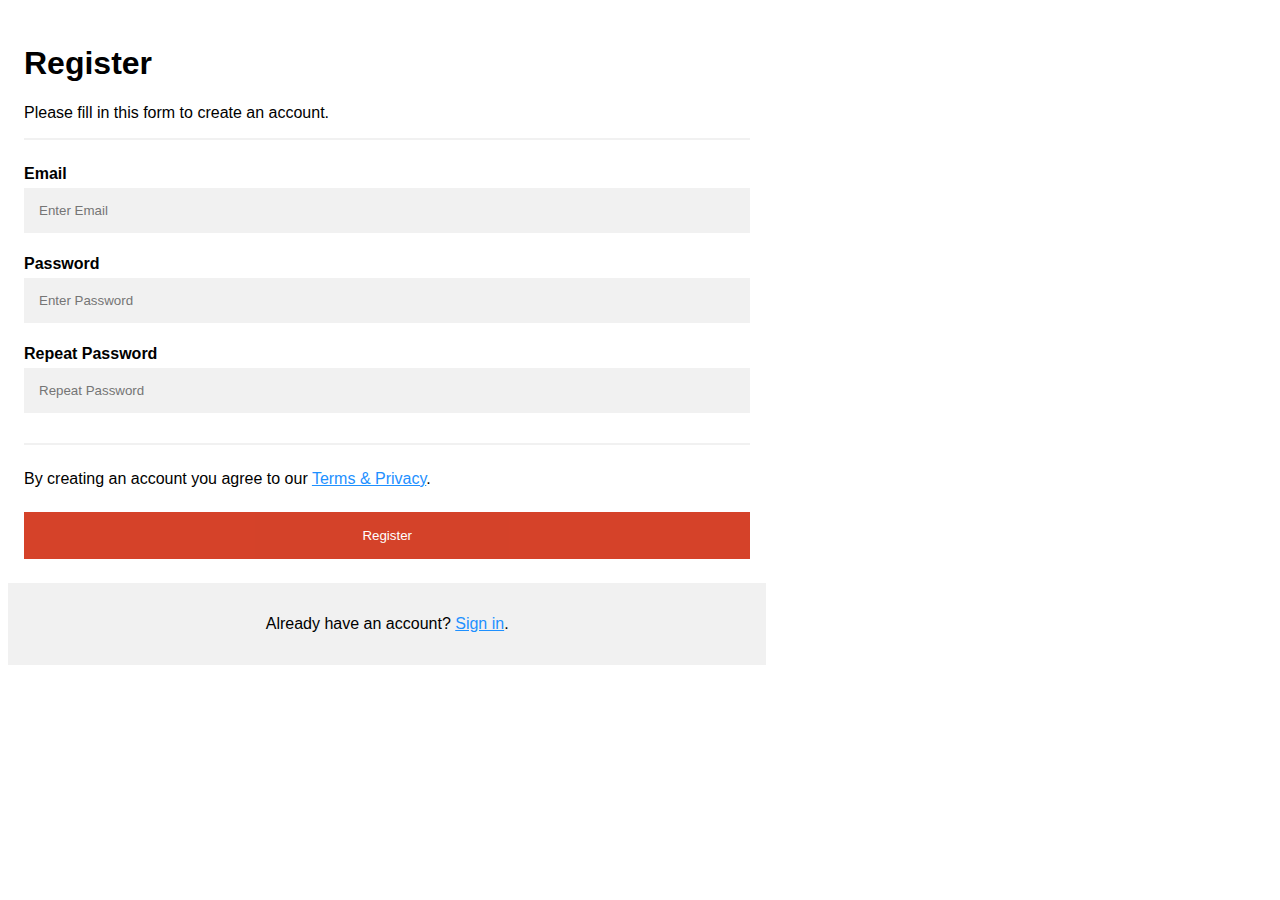
==== src/index.html @ 4011ee67 "added register page" ====
<!DOCTYPE html>
<html>
<head>
    <meta name="viewport" content="width=device-width, initial-scale=1">
    <style>
        body {
            font-family: Arial, Helvetica, sans-serif;
        }

        * {
            box-sizing: border-box;
        }

        .registerForm {
            width: 60%;
        }

        .container {
            padding: 16px;
            background-color: white;
        }

        input[type=text], input[type=password] {
            width: 100%;
            padding: 15px;
            margin: 5px 0 22px 0;
            display: inline-block;
            border: none;
            background: #f1f1f1;
        }

        input[type=text]:focus, input[type=password]:focus {
            background-color: #ddd;
            outline: none;
        }

        hr {
            border: 1px solid #f1f1f1;
            margin-bottom: 25px;
        }

        .registerbtn {
            background-color: #d02e12;
            color: white;
            padding: 16px 20px;
            margin: 8px 0;
            border: none;
            cursor: pointer;
            width: 100%;
            opacity: 0.9;
        }

        .registerbtn:hover {
            opacity: 1;
        }

        a {
            color: dodgerblue;
        }

        .signin {
            background-color: #f1f1f1;
            text-align: center;
        }
    </style>
</head>
<body>
<div class="registerForm">
    <form action="/action_page.php">
        <div class="container">
            <h1>Register</h1>
            <p>Please fill in this form to create an account.</p>
            <hr>

            <label for="email"><b>Email</b></label>
            <input type="text" placeholder="Enter Email" name="email" id="email" required>

            <label for="psw"><b>Password</b></label>
            <input type="password" placeholder="Enter Password" name="psw" id="psw" required>

            <label for="psw-repeat"><b>Repeat Password</b></label>
            <input type="password" placeholder="Repeat Password" name="psw-repeat" id="psw-repeat" required>
            <hr>
            <p>By creating an account you agree to our <a href="#">Terms & Privacy</a>.</p>

            <button type="submit" class="registerbtn">Register</button>
        </div>

        <div class="container signin">
            <p>Already have an account? <a href="#">Sign in</a>.</p>
        </div>
    </form>
</div>
</body>
</html>
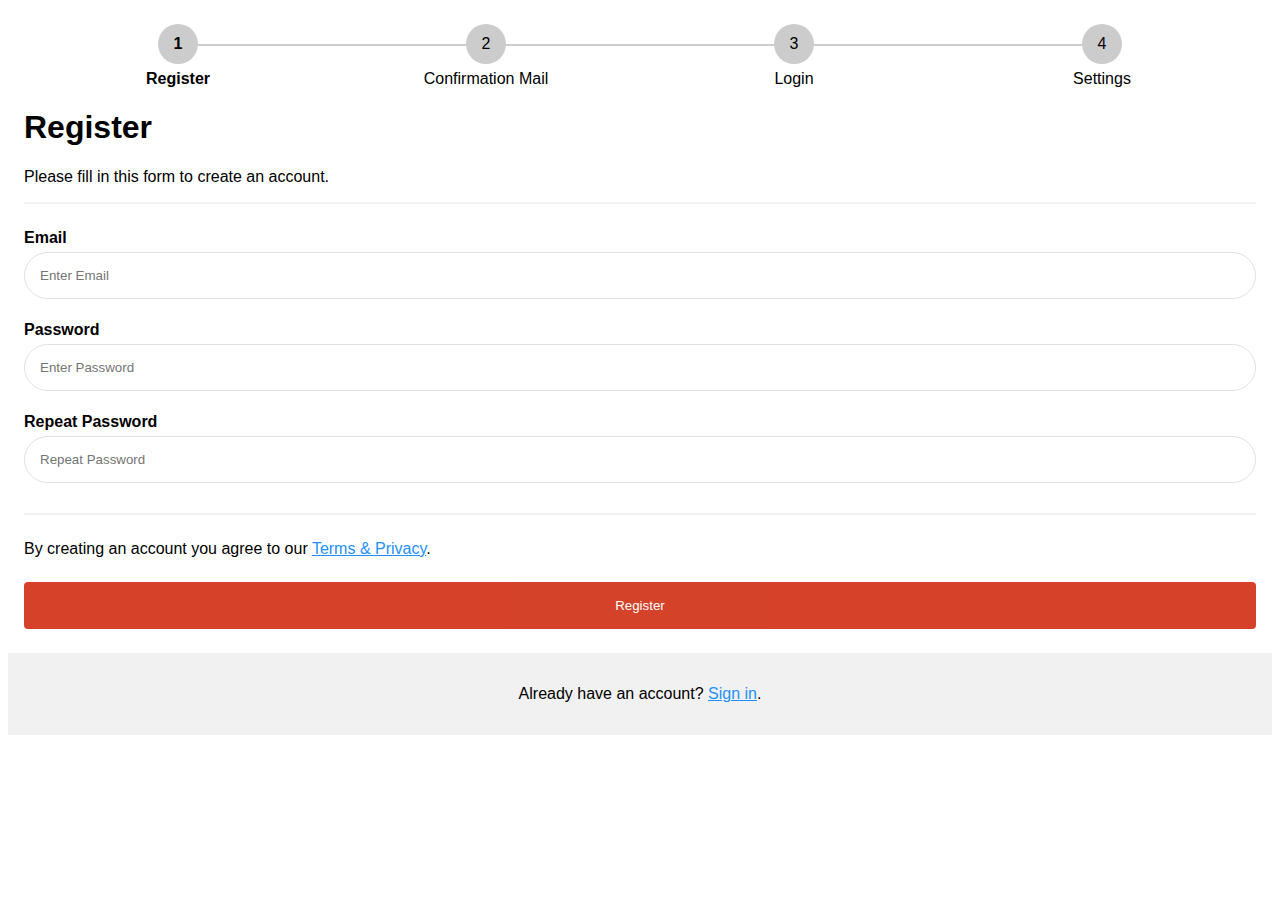
==== commit 01477580: "Added progress bar and made some design changes" ====
--- a/src/index.html
+++ b/src/index.html
@@ -12,7 +12,7 @@
         }
 
         .registerForm {
-            width: 60%;
+            width: 100%;
         }
 
         .container {
@@ -20,17 +20,92 @@
             background-color: white;
         }
 
+        .stepper-wrapper {
+            margin-top: auto;
+            display: flex;
+            justify-content: space-between;
+            margin-bottom: 20px;
+        }
+
+        .stepper-item {
+            position: relative;
+            display: flex;
+            flex-direction: column;
+            align-items: center;
+            flex: 1;
+        }
+
+        .stepper-item::before {
+            position: absolute;
+            content: "";
+            border-bottom: 2px solid #ccc;
+            width: 100%;
+            top: 20px;
+            left: -50%;
+            z-index: 2;
+        }
+
+        .stepper-item::after {
+            position: absolute;
+            content: "";
+            border-bottom: 2px solid #ccc;
+            width: 100%;
+            top: 20px;
+            left: 50%;
+            z-index: 2;
+        }
+
+        .stepper-item .step-counter {
+            position: relative;
+            z-index: 5;
+            display: flex;
+            justify-content: center;
+            align-items: center;
+            width: 40px;
+            height: 40px;
+            border-radius: 50%;
+            background: #ccc;
+            margin-bottom: 6px;
+        }
+
+        .stepper-item.active {
+            font-weight: bold;
+        }
+
+        .stepper-item.completed .step-counter {
+            background-color: #d02e12;
+        }
+
+        .stepper-item.completed::after {
+            position: absolute;
+            content: "";
+            border-bottom: 2px solid #d02e12;
+            width: 100%;
+            top: 20px;
+            left: 50%;
+            z-index: 3;
+        }
+
+        .stepper-item:first-child::before {
+            content: none;
+        }
+
+        .stepper-item:last-child::after {
+            content: none;
+        }
+
         input[type=text], input[type=password] {
+            border: 1px solid #dfe1e5;
+            border-radius: 25px;
             width: 100%;
             padding: 15px;
             margin: 5px 0 22px 0;
             display: inline-block;
-            border: none;
-            background: #f1f1f1;
+            background: #ffffff;
         }
 
-        input[type=text]:focus, input[type=password]:focus {
-            background-color: #ddd;
+        input[type=text]:focus, input[type=password]:focus, input[type=text]:hover, input[type=password]:hover {
+            box-shadow: 0 1px 6px 0 rgba(32,33,36,0.28);
             outline: none;
         }
 
@@ -40,6 +115,7 @@
         }
 
         .registerbtn {
+            border-radius: 4px;
             background-color: #d02e12;
             color: white;
             padding: 16px 20px;
@@ -52,6 +128,7 @@
 
         .registerbtn:hover {
             opacity: 1;
+            box-shadow: 0 1px 6px 0 rgba(32,33,36,0.28);
         }
 
         a {
@@ -68,6 +145,26 @@
 <div class="registerForm">
     <form action="/action_page.php">
         <div class="container">
+            <div class="progressbarDiv">
+                <div class="stepper-wrapper">
+                    <div class="stepper-item active">
+                        <div class="step-counter">1</div>
+                        <div class="step-name">Register</div>
+                    </div>
+                    <div class="stepper-item">
+                        <div class="step-counter">2</div>
+                        <div class="step-name">Confirmation Mail</div>
+                    </div>
+                    <div class="stepper-item">
+                        <div class="step-counter">3</div>
+                        <div class="step-name">Login</div>
+                    </div>
+                    <div class="stepper-item">
+                        <div class="step-counter">4</div>
+                        <div class="step-name">Settings</div>
+                    </div>
+                </div>
+            </div>
             <h1>Register</h1>
             <p>Please fill in this form to create an account.</p>
             <hr>
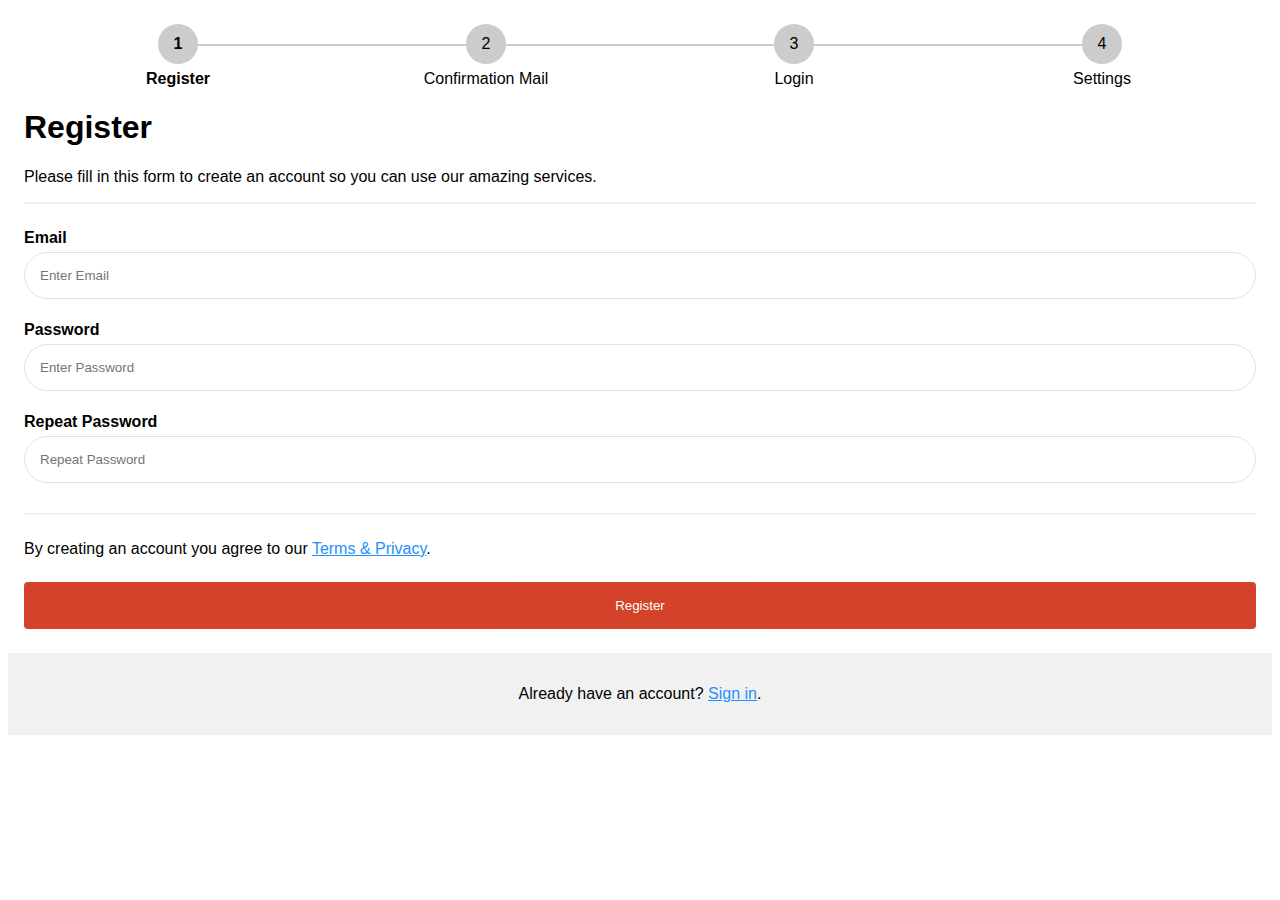
==== commit 7aa081dd: "Made text more playlike" ====
--- a/src/index.html
+++ b/src/index.html
@@ -2,148 +2,11 @@
 <html>
 <head>
     <meta name="viewport" content="width=device-width, initial-scale=1">
-    <style>
-        body {
-            font-family: Arial, Helvetica, sans-serif;
-        }
-
-        * {
-            box-sizing: border-box;
-        }
-
-        .registerForm {
-            width: 100%;
-        }
-
-        .container {
-            padding: 16px;
-            background-color: white;
-        }
-
-        .stepper-wrapper {
-            margin-top: auto;
-            display: flex;
-            justify-content: space-between;
-            margin-bottom: 20px;
-        }
-
-        .stepper-item {
-            position: relative;
-            display: flex;
-            flex-direction: column;
-            align-items: center;
-            flex: 1;
-        }
-
-        .stepper-item::before {
-            position: absolute;
-            content: "";
-            border-bottom: 2px solid #ccc;
-            width: 100%;
-            top: 20px;
-            left: -50%;
-            z-index: 2;
-        }
-
-        .stepper-item::after {
-            position: absolute;
-            content: "";
-            border-bottom: 2px solid #ccc;
-            width: 100%;
-            top: 20px;
-            left: 50%;
-            z-index: 2;
-        }
-
-        .stepper-item .step-counter {
-            position: relative;
-            z-index: 5;
-            display: flex;
-            justify-content: center;
-            align-items: center;
-            width: 40px;
-            height: 40px;
-            border-radius: 50%;
-            background: #ccc;
-            margin-bottom: 6px;
-        }
-
-        .stepper-item.active {
-            font-weight: bold;
-        }
-
-        .stepper-item.completed .step-counter {
-            background-color: #d02e12;
-        }
-
-        .stepper-item.completed::after {
-            position: absolute;
-            content: "";
-            border-bottom: 2px solid #d02e12;
-            width: 100%;
-            top: 20px;
-            left: 50%;
-            z-index: 3;
-        }
-
-        .stepper-item:first-child::before {
-            content: none;
-        }
-
-        .stepper-item:last-child::after {
-            content: none;
-        }
-
-        input[type=text], input[type=password] {
-            border: 1px solid #dfe1e5;
-            border-radius: 25px;
-            width: 100%;
-            padding: 15px;
-            margin: 5px 0 22px 0;
-            display: inline-block;
-            background: #ffffff;
-        }
-
-        input[type=text]:focus, input[type=password]:focus, input[type=text]:hover, input[type=password]:hover {
-            box-shadow: 0 1px 6px 0 rgba(32,33,36,0.28);
-            outline: none;
-        }
-
-        hr {
-            border: 1px solid #f1f1f1;
-            margin-bottom: 25px;
-        }
-
-        .registerbtn {
-            border-radius: 4px;
-            background-color: #d02e12;
-            color: white;
-            padding: 16px 20px;
-            margin: 8px 0;
-            border: none;
-            cursor: pointer;
-            width: 100%;
-            opacity: 0.9;
-        }
-
-        .registerbtn:hover {
-            opacity: 1;
-            box-shadow: 0 1px 6px 0 rgba(32,33,36,0.28);
-        }
-
-        a {
-            color: dodgerblue;
-        }
-
-        .signin {
-            background-color: #f1f1f1;
-            text-align: center;
-        }
-    </style>
+    <link rel="stylesheet" href="resource/stylesheet.css">
 </head>
 <body>
 <div class="registerForm">
-    <form action="/action_page.php">
+    <form action="mailIndex.html">
         <div class="container">
             <div class="progressbarDiv">
                 <div class="stepper-wrapper">
@@ -166,7 +29,7 @@
                 </div>
             </div>
             <h1>Register</h1>
-            <p>Please fill in this form to create an account.</p>
+            <p>Please fill in this form to create an account so you can use our amazing services.</p>
             <hr>
 
             <label for="email"><b>Email</b></label>
@@ -180,7 +43,7 @@
             <hr>
             <p>By creating an account you agree to our <a href="#">Terms & Privacy</a>.</p>
 
-            <button type="submit" class="registerbtn">Register</button>
+            <button type="submit" class="confirmbtn">Register</button>
         </div>
 
         <div class="container signin">
--- a/src/resource/stylesheet.css
+++ b/src/resource/stylesheet.css
@@ -0,0 +1,136 @@
+body {
+    font-family: Arial, Helvetica, sans-serif;
+}
+
+* {
+    box-sizing: border-box;
+}
+
+.registerForm {
+    width: 100%;
+}
+
+.container {
+    padding: 16px;
+    background-color: white;
+}
+
+.stepper-wrapper {
+    margin-top: auto;
+    display: flex;
+    justify-content: space-between;
+    margin-bottom: 20px;
+}
+
+.stepper-item {
+    position: relative;
+    display: flex;
+    flex-direction: column;
+    align-items: center;
+    flex: 1;
+}
+
+.stepper-item::before {
+    position: absolute;
+    content: "";
+    border-bottom: 2px solid #ccc;
+    width: 100%;
+    top: 20px;
+    left: -50%;
+    z-index: 2;
+}
+
+.stepper-item::after {
+    position: absolute;
+    content: "";
+    border-bottom: 2px solid #ccc;
+    width: 100%;
+    top: 20px;
+    left: 50%;
+    z-index: 2;
+}
+
+.stepper-item .step-counter {
+    position: relative;
+    z-index: 5;
+    display: flex;
+    justify-content: center;
+    align-items: center;
+    width: 40px;
+    height: 40px;
+    border-radius: 50%;
+    background: #ccc;
+    margin-bottom: 6px;
+}
+
+.stepper-item.active {
+    font-weight: bold;
+}
+
+.stepper-item.completed .step-counter {
+    background-color: #d02e12;
+}
+
+.stepper-item.completed::after {
+    position: absolute;
+    content: "";
+    border-bottom: 2px solid #d02e12;
+    width: 100%;
+    top: 20px;
+    left: 50%;
+    z-index: 3;
+}
+
+.stepper-item:first-child::before {
+    content: none;
+}
+
+.stepper-item:last-child::after {
+    content: none;
+}
+
+input[type=text], input[type=password] {
+    border: 1px solid #dfe1e5;
+    border-radius: 25px;
+    width: 100%;
+    padding: 15px;
+    margin: 5px 0 22px 0;
+    display: inline-block;
+    background: #ffffff;
+}
+
+input[type=text]:focus, input[type=password]:focus, input[type=text]:hover, input[type=password]:hover {
+    box-shadow: 0 1px 6px 0 rgba(32,33,36,0.28);
+    outline: none;
+}
+
+hr {
+    border: 1px solid #f1f1f1;
+    margin-bottom: 25px;
+}
+
+.confirmbtn {
+    border-radius: 4px;
+    background-color: #d02e12;
+    color: white;
+    padding: 16px 20px;
+    margin: 8px 0;
+    border: none;
+    cursor: pointer;
+    width: 100%;
+    opacity: 0.9;
+}
+
+.confirmbtn:hover {
+    opacity: 1;
+    box-shadow: 0 1px 6px 0 rgba(32,33,36,0.28);
+}
+
+a {
+    color: dodgerblue;
+}
+
+.signin {
+    background-color: #f1f1f1;
+    text-align: center;
+}